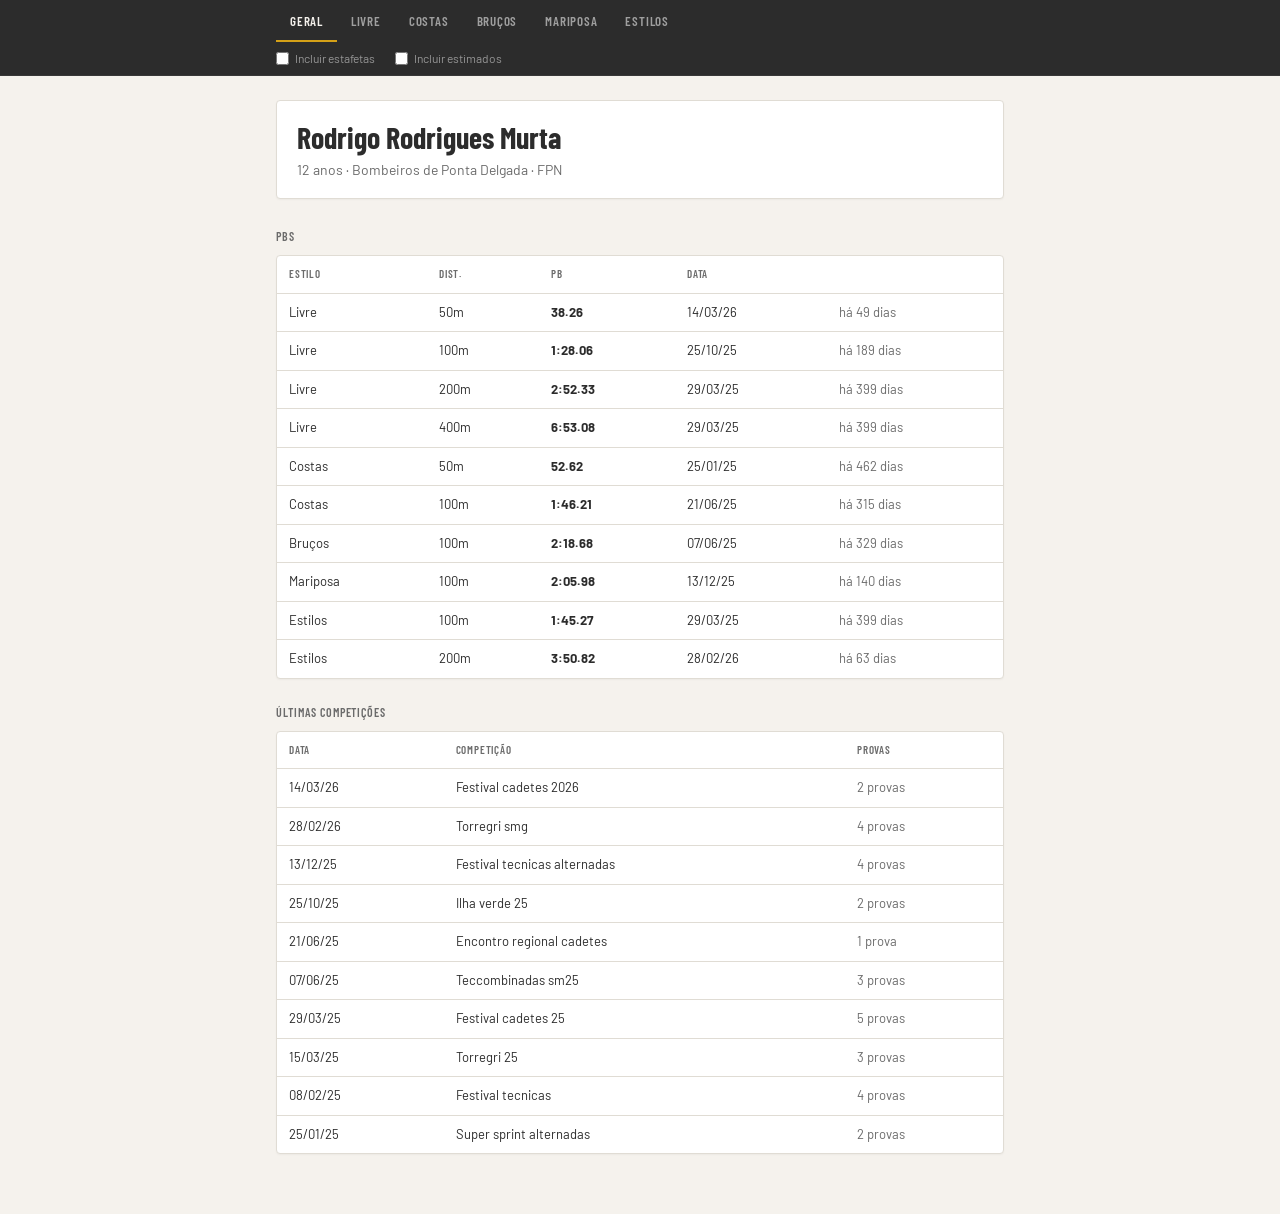
==== viewer/index.html @ c0e0e9a1 "Viewer público — Rodrigo Murta · Natação Co-Authored-By: Claude Sonnet 4.6 <noreply@anthropic.com>" ====
<!DOCTYPE html>
<html lang="pt">
<head>
  <meta charset="UTF-8">
  <meta name="viewport" content="width=device-width, initial-scale=1.0">
  <title>Rodrigo Murta — Natação</title>
  <link rel="preconnect" href="https://fonts.googleapis.com">
  <link rel="preconnect" href="https://fonts.gstatic.com" crossorigin>
  <link rel="stylesheet" href="https://fonts.googleapis.com/css2?family=Barlow+Condensed:wght@400;600;700&family=Barlow:wght@400;500&display=swap">
  <link rel="stylesheet" href="styles.css">
</head>
<body>
  <nav id="top-nav">
    <div class="nav-inner">
      <div class="tabs">
        <button class="tab active" data-tab="geral">Geral</button>
        <button class="tab" data-tab="livre">Livre</button>
        <button class="tab" data-tab="costas">Costas</button>
        <button class="tab" data-tab="brucos">Bruços</button>
        <button class="tab" data-tab="mariposa">Mariposa</button>
        <button class="tab" data-tab="estilos">Estilos</button>
      </div>
      <div class="filters">
        <label><input type="checkbox" id="toggle-relay"> Incluir estafetas</label>
        <label><input type="checkbox" id="toggle-estimated"> Incluir estimados</label>
      </div>
    </div>
  </nav>

  <main id="main">
    <section id="tab-geral"    class="tab-content active"></section>
    <section id="tab-livre"    class="tab-content"></section>
    <section id="tab-costas"   class="tab-content"></section>
    <section id="tab-brucos"   class="tab-content"></section>
    <section id="tab-mariposa" class="tab-content"></section>
    <section id="tab-estilos"  class="tab-content"></section>
  </main>

  <script src="data.js"></script>
  <script src="charts.js"></script>
</body>
</html>
---- viewer/styles.css ----
/* ── Reset & base ──────────────────────────────────────────────────────── */
:root {
  --bg: #f5f2ed;
  --surface: #ffffff;
  --text: #2c2c2c;
  --text-soft: #6b6b6b;
  --accent-pb: #d4a017;
  --success: #4a8b3a;
  --danger: #b04848;
  --border: #e0dcd4;
  --nav-bg: #2c2c2c;
}

*, *::before, *::after { box-sizing: border-box; margin: 0; padding: 0; }

body {
  background: var(--bg);
  color: var(--text);
  font-family: 'Barlow', sans-serif;
  font-size: 14px;
  line-height: 1.5;
}

/* ── Sticky nav ────────────────────────────────────────────────────────── */

#top-nav {
  position: sticky;
  top: 0;
  z-index: 100;
  background: var(--nav-bg);
  border-bottom: 1px solid rgba(255,255,255,0.06);
}

.nav-inner {
  max-width: 760px;
  margin: 0 auto;
  padding: 0 16px;
}

.tabs {
  display: flex;
  overflow-x: auto;
  -webkit-overflow-scrolling: touch;
  scrollbar-width: none;
}
.tabs::-webkit-scrollbar { display: none; }

.tab {
  font-family: 'Barlow Condensed', sans-serif;
  font-size: 13px;
  font-weight: 600;
  letter-spacing: 0.06em;
  text-transform: uppercase;
  color: rgba(255,255,255,0.55);
  background: none;
  border: none;
  border-bottom: 2px solid transparent;
  padding: 13px 14px 11px;
  cursor: pointer;
  white-space: nowrap;
  transition: color 0.12s;
}
.tab:hover { color: rgba(255,255,255,0.85); }
.tab.active {
  color: var(--bg);
  border-bottom-color: var(--accent-pb);
}

.filters {
  display: flex;
  gap: 20px;
  padding: 7px 0 8px;
  font-size: 12px;
  color: rgba(255,255,255,0.5);
}
.filters label { display: flex; align-items: center; gap: 6px; cursor: pointer; }
.filters input[type="checkbox"] { accent-color: var(--accent-pb); cursor: pointer; }

/* ── Main content ──────────────────────────────────────────────────────── */

#main {
  max-width: 760px;
  margin: 0 auto;
  padding: 24px 16px 56px;
}

.tab-content { display: none; }
.tab-content.active { display: block; }

/* ── Geral — athlete card ──────────────────────────────────────────────── */

.athlete-card {
  background: var(--surface);
  border: 1px solid var(--border);
  border-radius: 4px;
  padding: 20px 20px 18px;
  margin-bottom: 28px;
  box-shadow: 0 1px 2px rgba(0,0,0,0.04);
}
.athlete-name {
  font-family: 'Barlow Condensed', sans-serif;
  font-size: 30px;
  font-weight: 700;
  color: var(--text);
  line-height: 1.1;
  margin-bottom: 5px;
}
.athlete-meta { font-size: 14px; color: var(--text-soft); }

/* ── Section & sub-headings ────────────────────────────────────────────── */

.section-title {
  font-family: 'Barlow Condensed', sans-serif;
  font-size: 24px;
  font-weight: 700;
  letter-spacing: 0.01em;
  color: var(--text);
  margin-bottom: 16px;
}

.sub-title {
  font-family: 'Barlow Condensed', sans-serif;
  font-size: 12px;
  font-weight: 600;
  letter-spacing: 0.08em;
  text-transform: uppercase;
  color: var(--text-soft);
  margin: 24px 0 10px;
}

/* ── Cards grid ────────────────────────────────────────────────────────── */

.cards-grid {
  display: grid;
  grid-template-columns: 1fr;
  gap: 12px;
  margin-bottom: 4px;
}
@media (min-width: 720px) {
  .cards-grid { grid-template-columns: 1fr 1fr; }
}

.dist-card {
  background: var(--surface);
  border: 1px solid var(--border);
  border-radius: 4px;
  padding: 16px 16px 12px;
  box-shadow: 0 1px 2px rgba(0,0,0,0.04);
}

.card-dist {
  font-family: 'Barlow Condensed', sans-serif;
  font-size: 11px;
  font-weight: 600;
  letter-spacing: 0.1em;
  text-transform: uppercase;
  color: var(--text-soft);
  margin-bottom: 6px;
}

.card-pb-row {
  display: flex;
  align-items: baseline;
  gap: 6px;
  line-height: 1;
}
.pb-time {
  font-family: 'Barlow Condensed', sans-serif;
  font-size: 38px;
  font-weight: 700;
  color: var(--text);
}
.pb-star { font-size: 18px; color: var(--accent-pb); }

.card-pb-date {
  font-size: 12px;
  color: var(--text-soft);
  margin-top: 3px;
  margin-bottom: 5px;
}
.card-last {
  font-size: 13px;
  color: var(--text-soft);
  margin-bottom: 4px;
}
.card-last strong { color: var(--text); font-weight: 500; }

.delta {
  font-family: 'Barlow Condensed', sans-serif;
  font-size: 15px;
  font-weight: 600;
  display: block;
  margin-bottom: 10px;
}
.delta.danger  { color: var(--danger); }
.delta.success { color: var(--success); }
.delta.neutral { color: var(--text-soft); }

.card-spark { line-height: 0; }

/* ── Tables ────────────────────────────────────────────────────────────── */

.table-wrap {
  overflow-x: auto;
  -webkit-overflow-scrolling: touch;
  border: 1px solid var(--border);
  border-radius: 4px;
  background: var(--surface);
  box-shadow: 0 1px 2px rgba(0,0,0,0.04);
  margin-bottom: 4px;
}

.data-table {
  width: 100%;
  border-collapse: collapse;
  font-size: 13px;
}
.data-table th {
  font-family: 'Barlow Condensed', sans-serif;
  font-size: 11px;
  font-weight: 600;
  letter-spacing: 0.07em;
  text-transform: uppercase;
  color: var(--text-soft);
  padding: 10px 12px;
  text-align: left;
  border-bottom: 1px solid var(--border);
  white-space: nowrap;
  cursor: default;
}
.data-table th[title] { cursor: help; border-bottom: 1px dashed var(--border); }
.data-table td {
  padding: 9px 12px;
  border-bottom: 1px solid var(--border);
  vertical-align: middle;
  white-space: nowrap;
}
.data-table tbody tr:last-child td { border-bottom: none; }
.data-table tbody tr:hover { background: var(--bg); }

.row-dsq { opacity: 0.45; }

/* ── Colour helpers ────────────────────────────────────────────────────── */

.c-success { color: var(--success); }
.c-danger  { color: var(--danger); }
.c-soft    { color: var(--text-soft); }
.c-gold    { color: var(--accent-pb); }

/* ── Badges ────────────────────────────────────────────────────────────── */

.badge {
  font-family: 'Barlow Condensed', sans-serif;
  font-size: 10px;
  font-weight: 600;
  letter-spacing: 0.04em;
  text-transform: uppercase;
  padding: 1px 5px;
  border-radius: 2px;
  margin-left: 5px;
  vertical-align: middle;
}
.badge-dsq { background: var(--danger); color: #fff; }
.badge-est { background: var(--border); color: var(--text-soft); }

/* ── Empty state ───────────────────────────────────────────────────────── */

.empty {
  color: var(--text-soft);
  font-style: italic;
  padding: 12px 0;
  font-size: 13px;
}
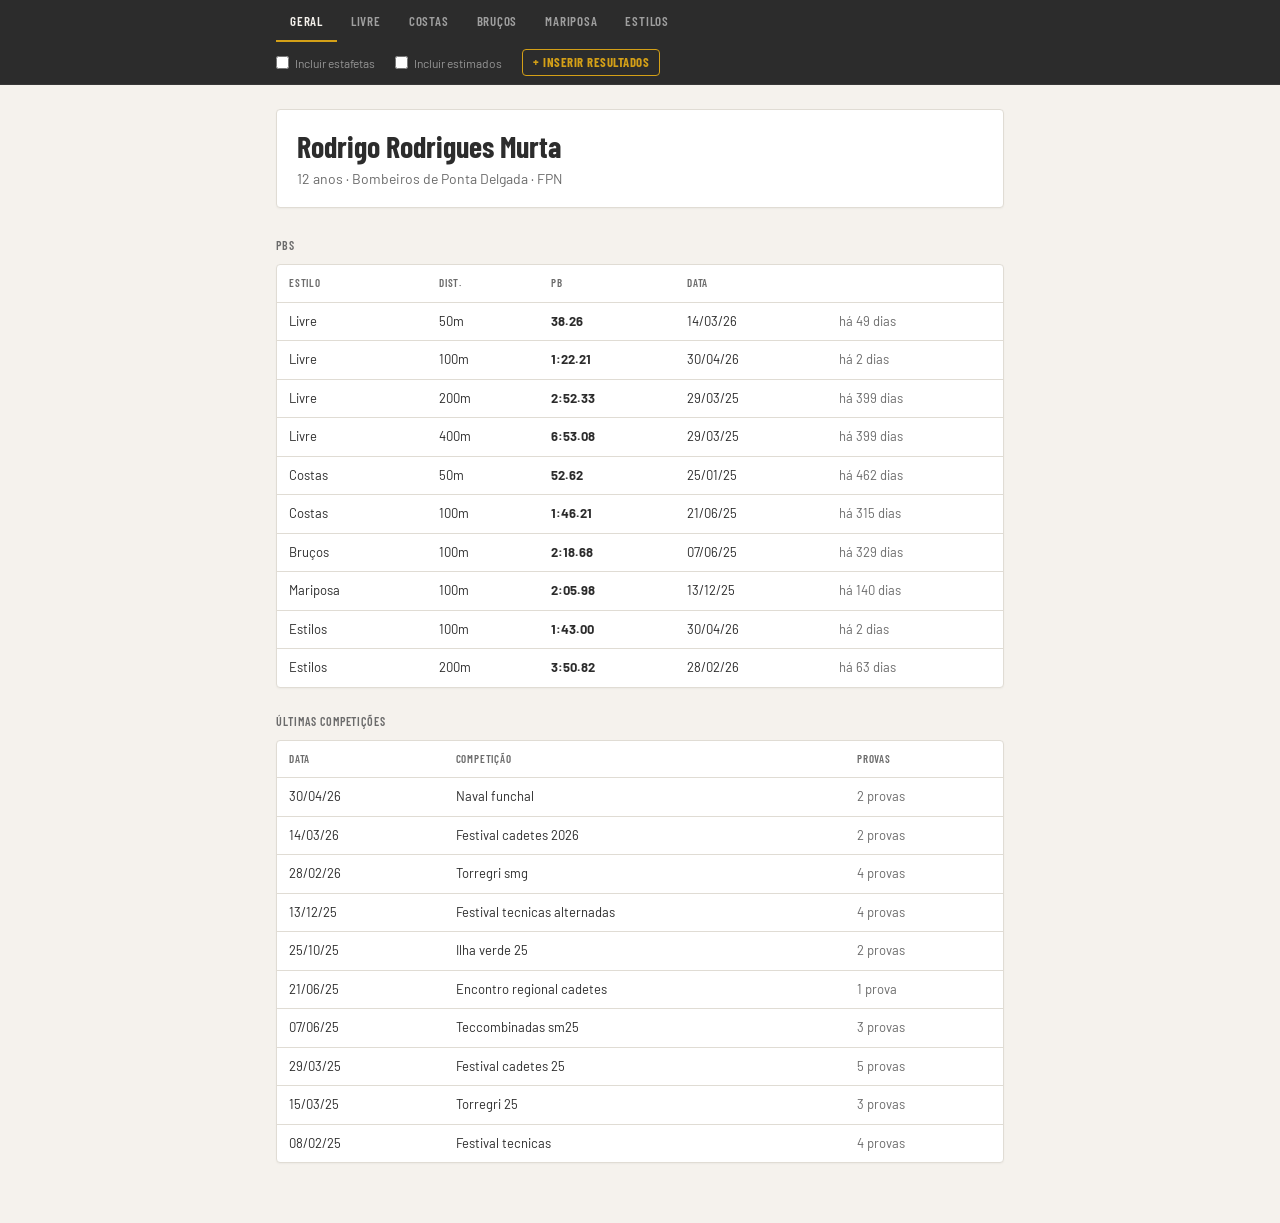
==== commit a99472b4: "Botão "Inserir resultados" na nav do viewer Link directo para ingest.html a partir da página princip" ====
--- a/viewer/index.html
+++ b/viewer/index.html
@@ -23,6 +23,7 @@
       <div class="filters">
         <label><input type="checkbox" id="toggle-relay"> Incluir estafetas</label>
         <label><input type="checkbox" id="toggle-estimated"> Incluir estimados</label>
+        <a href="ingest.html" class="btn-ingest">+ Inserir resultados</a>
       </div>
     </div>
   </nav>
--- a/viewer/styles.css
+++ b/viewer/styles.css
@@ -271,3 +271,25 @@
   padding: 12px 0;
   font-size: 13px;
 }
+
+/* ── Botão inserir resultados ──────────────────────────────────────────── */
+
+.btn-ingest {
+  display: inline-block;
+  font-family: "Barlow Condensed", sans-serif;
+  font-size: .8rem;
+  font-weight: 700;
+  letter-spacing: .04em;
+  text-transform: uppercase;
+  text-decoration: none;
+  color: var(--gold, #d4a017);
+  border: 1px solid var(--gold, #d4a017);
+  border-radius: 4px;
+  padding: 3px 10px;
+  white-space: nowrap;
+  transition: background .15s, color .15s;
+}
+.btn-ingest:hover {
+  background: var(--gold, #d4a017);
+  color: #2c2c2c;
+}
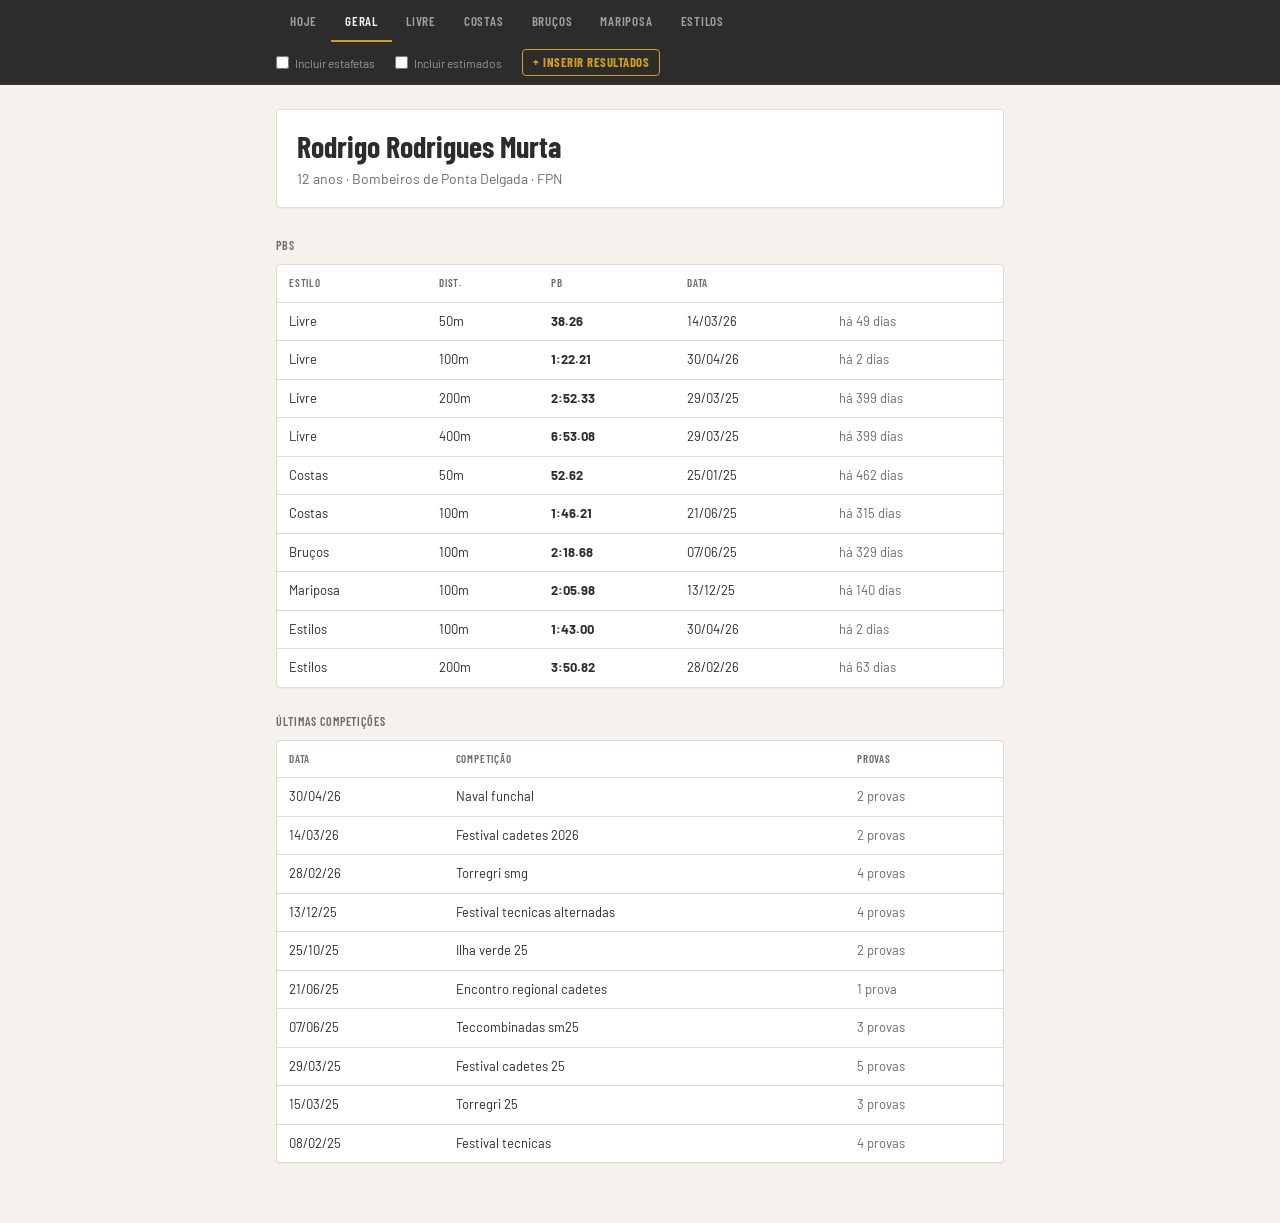
==== commit b0308e6e: "Separador Hoje — startlist da competição activa + pré-preenchimento de ingest - viewer/hoje.js: dado" ====
--- a/viewer/index.html
+++ b/viewer/index.html
@@ -13,6 +13,7 @@
   <nav id="top-nav">
     <div class="nav-inner">
       <div class="tabs">
+        <button class="tab" data-tab="hoje">Hoje</button>
         <button class="tab active" data-tab="geral">Geral</button>
         <button class="tab" data-tab="livre">Livre</button>
         <button class="tab" data-tab="costas">Costas</button>
@@ -29,6 +30,7 @@
   </nav>
 
   <main id="main">
+    <section id="tab-hoje"    class="tab-content"></section>
     <section id="tab-geral"    class="tab-content active"></section>
     <section id="tab-livre"    class="tab-content"></section>
     <section id="tab-costas"   class="tab-content"></section>
@@ -38,6 +40,7 @@
   </main>
 
   <script src="data.js"></script>
+  <script src="hoje.js"></script>
   <script src="charts.js"></script>
 </body>
 </html>
--- a/viewer/styles.css
+++ b/viewer/styles.css
@@ -293,3 +293,101 @@
   background: var(--gold, #d4a017);
   color: #2c2c2c;
 }
+
+/* ── Hoje tab ───────────────────────────────────────────────────────────── */
+
+.hoje-grid {
+  display: grid;
+  grid-template-columns: repeat(auto-fill, minmax(200px, 1fr));
+  gap: 12px;
+  margin-top: 4px;
+}
+
+.hoje-card {
+  background: var(--surface);
+  border: 1px solid var(--border);
+  border-radius: 6px;
+  overflow: hidden;
+  display: flex;
+  flex-direction: column;
+  box-shadow: 0 1px 2px rgba(0,0,0,0.04);
+}
+
+.hoje-card-top {
+  background: var(--nav-bg);
+  color: #fff;
+  padding: 10px 12px 8px;
+  display: flex;
+  align-items: baseline;
+  gap: 8px;
+}
+
+.hoje-num {
+  font-family: 'Barlow Condensed', sans-serif;
+  font-size: 11px;
+  font-weight: 700;
+  letter-spacing: 0.08em;
+  text-transform: uppercase;
+  color: rgba(255,255,255,0.5);
+  flex-shrink: 0;
+}
+
+.hoje-estilo {
+  font-family: 'Barlow Condensed', sans-serif;
+  font-size: 15px;
+  font-weight: 700;
+  letter-spacing: 0.04em;
+  text-transform: uppercase;
+  flex: 1;
+}
+
+.hoje-hora {
+  font-size: 12px;
+  color: var(--accent-pb);
+  font-weight: 600;
+  flex-shrink: 0;
+}
+
+.hoje-card-body {
+  padding: 10px 12px 6px;
+  flex: 1;
+  display: flex;
+  flex-direction: column;
+  gap: 4px;
+}
+
+.hoje-serie {
+  font-size: 12px;
+  color: var(--text-soft);
+}
+
+.hoje-entrada { font-size: 14px; }
+
+.hoje-pb {
+  font-size: 12px;
+  color: var(--text-soft);
+}
+
+.hoje-delta { margin-top: 2px; }
+
+.hoje-btn {
+  display: block;
+  margin: 8px 12px 12px;
+  text-align: center;
+  font-family: 'Barlow Condensed', sans-serif;
+  font-size: 11px;
+  font-weight: 700;
+  letter-spacing: 0.06em;
+  text-transform: uppercase;
+  text-decoration: none;
+  color: var(--accent-pb);
+  border: 1px solid var(--accent-pb);
+  border-radius: 4px;
+  padding: 5px 0;
+  transition: background .15s, color .15s;
+}
+
+.hoje-btn:hover {
+  background: var(--accent-pb);
+  color: #fff;
+}
